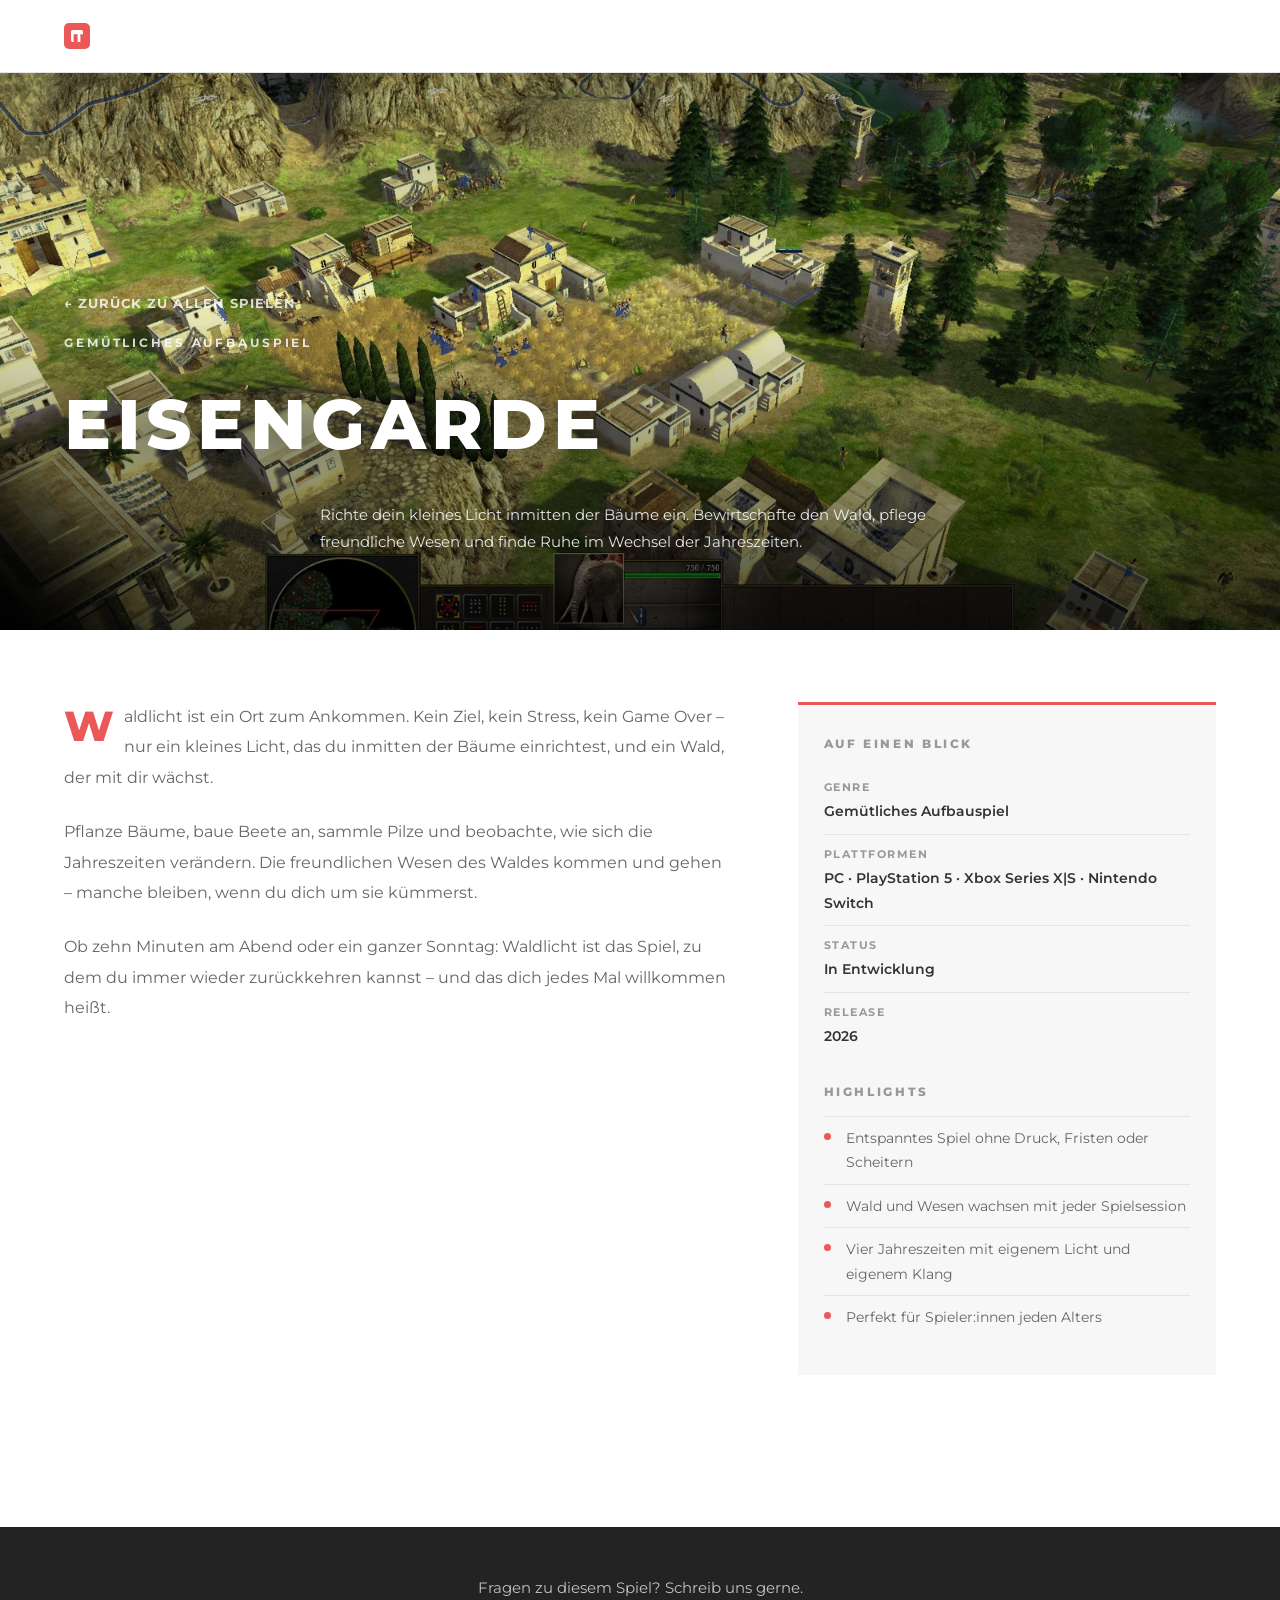
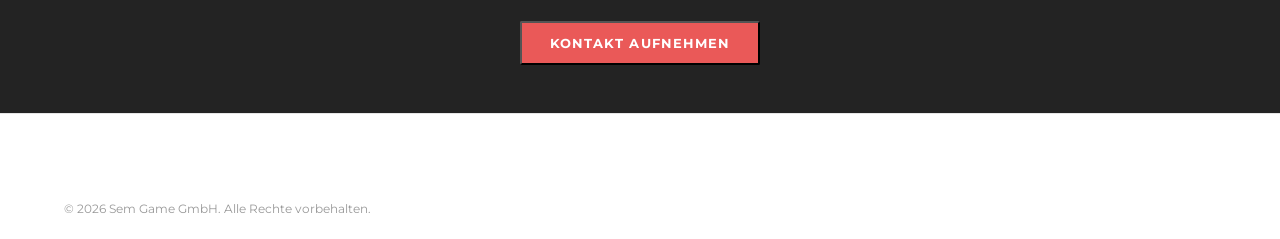
==== games/eisengarde.html @ 0ec70684 "Add game detail pages, contact modal, remove dead links" ====
<!DOCTYPE html>
<html lang="de">
<head>
<meta charset="UTF-8">
<meta name="viewport" content="width=device-width, initial-scale=1.0">
<title>EISENGARDE – Sem Game GmbH</title>
<meta name="description" content="In einem zerrissenen Königreich führt nur die Eiserne Garde durch die Finsternis. Stelle dein Regiment zusammen und entscheide über das Schicksal der Krone.">
<link rel="icon" href="data:image/svg+xml,%3Csvg xmlns='http://www.w3.org/2000/svg' viewBox='0 0 32 32'%3E%3Crect width='32' height='32' rx='6' fill='%23ea5958'/%3E%3Cpath d='M9 11h14v3.2l-2.6 6.8h-3.4l-1.5-4.4-1.5 4.4h-3.4L9 14.2V11zm4.6 2v1.4h4.8V13h-4.8z' fill='%23fff'/%3E%3C/svg%3E">
<link rel="preconnect" href="https://fonts.googleapis.com">
<link rel="preconnect" href="https://fonts.gstatic.com" crossorigin>
<link href="https://fonts.googleapis.com/css2?family=Montserrat:wght@400;500;600;700;800&display=swap" rel="stylesheet">
<link rel="stylesheet" href="../assets/css/style.css?v=9">
<style>
  .site-header { background: #fff; box-shadow: 0 1px 0 var(--line), 0 6px 24px rgba(0,0,0,.06); }
  .detail-hero { position: relative; min-height: 62vh; display: flex; align-items: flex-end; overflow: hidden; background: #111; margin-top: var(--header-h); }
  .detail-hero img { position: absolute; inset: 0; width: 100%; height: 100%; object-fit: cover; }
  .detail-hero-overlay { position: absolute; inset: 0; background: linear-gradient(180deg, rgba(0,0,0,.3) 0%, rgba(0,0,0,.05) 40%, rgba(0,0,0,.72) 100%); }
  .detail-hero-body { position: relative; z-index: 2; width: 100%; padding: 64px 24px 56px; color: #fff; }
  .detail-back { display: inline-flex; align-items: center; gap: 8px; font-size: 13px; font-weight: 700; letter-spacing: .08em; text-transform: uppercase; color: rgba(255,255,255,.8); margin-bottom: 18px; transition: color .2s var(--ease); }
  .detail-back:hover { color: #fff; }
  .detail-hero .game-tag { color: rgba(255,255,255,.82); margin-bottom: 10px; }
  .detail-title { font-size: clamp(2.4rem, 6vw, 4.4rem); font-weight: 800; letter-spacing: .08em; text-transform: uppercase; margin-bottom: 14px; text-shadow: 0 4px 32px rgba(0,0,0,.5); }
  .detail-hero .game-desc { max-width: 640px; font-size: 15px; line-height: 1.85; color: rgba(255,255,255,.88); margin-bottom: 18px; }
  .detail-body { padding: 72px 0 96px; }
  .detail-grid { display: grid; grid-template-columns: 1.6fr 1fr; gap: 64px; align-items: start; }
  .detail-long p { font-size: 16px; line-height: 1.9; color: var(--ink-2); margin-bottom: 24px; }
  .detail-long p:first-child::first-letter { font-size: 2.6em; font-weight: 800; line-height: 1; float: left; margin: 4px 10px 0 0; color: var(--brand); }
  .detail-panel { background: var(--bg-soft); border-top: 3px solid var(--brand); padding: 28px 26px; position: sticky; top: 96px; }
  .detail-panel h3 { font-size: 12px; font-weight: 800; letter-spacing: .22em; text-transform: uppercase; color: var(--ink-3); margin-bottom: 14px; }
  .detail-panel .row { padding: 10px 0; border-top: 1px solid var(--line); font-size: 14px; }
  .detail-panel .row:first-of-type { border-top: none; }
  .detail-panel .k { display: block; font-size: 11px; font-weight: 700; letter-spacing: .14em; text-transform: uppercase; color: var(--ink-3); margin-bottom: 2px; }
  .detail-panel .v { font-weight: 600; color: var(--ink); }
  .detail-panel ul { list-style: none; margin: 0 0 8px; padding: 0; }
  .detail-panel li { position: relative; padding: 9px 0 9px 22px; font-size: 14px; color: var(--ink-2); border-top: 1px solid var(--line); }
  .detail-panel li::before { content: ""; position: absolute; left: 0; top: 16px; width: 7px; height: 7px; border-radius: 50%; background: var(--brand); }
  .detail-cta { margin-top: 56px; padding: 48px 0; background: var(--dark); color: #fff; text-align: center; }
  .detail-cta p { color: rgba(255,255,255,.72); margin-bottom: 20px; }
  @media (max-width: 860px) {
    .detail-grid { grid-template-columns: 1fr; gap: 40px; }
    .detail-panel { position: static; }
    .detail-hero { min-height: 54vh; }
  }
</style>
</head>
<body>

<header class="site-header">
  <div class="container header-inner">
    <a href="../index.html" class="logo" aria-label="Sem Game – Home">
      <span class="logo-mark" aria-hidden="true"></span>
      <span class="logo-text">SEM&nbsp;GAME</span>
    </a>
    <nav class="main-nav" aria-label="Hauptnavigation">
      <a href="../index.html#top">Start</a>
      <a href="../index.html#games">Spiele</a>
      <a href="../index.html#about">Über&nbsp;uns</a>
      <a href="../index.html#careers">Karriere</a>
    </nav>
    <div class="header-right">
      <div class="lang-switch" role="group" aria-label="Sprache / Language">
        <button type="button" class="lang-btn is-active" data-lang-btn="de" aria-pressed="true">DE</button>
        <span class="lang-sep" aria-hidden="true">|</span>
        <button type="button" class="lang-btn" data-lang-btn="en" aria-pressed="false">EN</button>
      </div>
    </div>
  </div>
</header>

<main>
  <section class="detail-hero">
    <img src="../assets/img/game-eisengarde.jpg" alt="EISENGARDE">
    <div class="detail-hero-overlay"></div>
    <div class="container detail-hero-body">
      <a href="../index.html#games" class="detail-back" data-i18n="detail.back">&larr; Zurück zu allen Spielen</a>
      <p class="game-tag" data-i18n="g.tag">Taktisches Rollenspiel</p>
      <h1 class="detail-title">EISENGARDE</h1>
      <p class="game-desc" data-i18n="g.desc">In einem zerrissenen Königreich führt nur die Eiserne Garde durch die Finsternis. Stelle dein Regiment zusammen und entscheide über das Schicksal der Krone.</p>
    </div>
  </section>

  <div class="detail-body">
    <div class="container detail-grid">
      <div class="detail-long" data-i18n-group="long">
        <p data-i18n="g.long1">Das Königreich ist zerbrochen, die Krone ohne Erbe, und die Lande zerfressen von Krieg und Verrat. In dieser Finsternis bleibt nur eine Hoffnung: die Eiserne Garde – und ihre neue Kommandantin. Du.</p>
        <p data-i18n="g.long2">Eisengarde ist ein taktisches Rollenspiel, in dem jede Entscheidung auf dem Schlachtfeld und jede Allianz am Hofe zählt. Stelle dein Regiment aus Söldnern, Adeligen und Geächteten zusammen, und führe sie in rundenbasierten Schlachten zum Sieg – oder in den Untergang.</p>
        <p data-i18n="g.long3">Deine Entscheidungen formen das Schicksal der Krone: Wem dienst du, wen verrätst du, und welcher Thronfolger wird am Ende regieren? Es gibt keinen richtigen Weg – nur deinen.</p>
      </div>
      <aside class="detail-panel">
        <h3 data-i18n="detail.facts">Auf einen Blick</h3>
        <div class="row"><span class="k" data-i18n="detail.genre">Genre</span><span class="v" data-i18n="g.tag">Taktisches Rollenspiel</span></div>
        <div class="row"><span class="k" data-i18n="detail.platforms">Plattformen</span><span class="v">PC · PlayStation 5 · Xbox Series X|S · Nintendo Switch</span></div>
        <div class="row"><span class="k" data-i18n="detail.status">Status</span><span class="v" data-i18n="g.status">In Entwicklung</span></div>
        <div class="row"><span class="k" data-i18n="detail.release">Release</span><span class="v">2026</span></div>
        <h3 style="margin-top:22px" data-i18n="detail.features">Highlights</h3>
        <ul>
          <li data-i18n="g.f1">Rundenbasierte taktische Schlachten mit tiefem Einheiten-System</li>
          <li data-i18n="g.f2">Verzweigte Kampagne mit mehreren Enden</li>
          <li data-i18n="g.f3">Charaktere, die dich lieben, hassen oder verraten</li>
          <li data-i18n="g.f4">Entwickelt mit Feedback aus der Community</li>
        </ul>
      </aside>
    </div>
  </div>

  <div class="detail-cta">
    <div class="container">
      <p data-i18n="detail.ctaText">Fragen zu diesem Spiel? Schreib uns gerne.</p>
      <button type="button" class="btn btn-primary" data-contact data-i18n="detail.ctaBtn">Kontakt aufnehmen</button>
    </div>
  </div>
</main>

<footer class="site-footer">
  <div class="container footer-bottom" style="border-top:none">
    <p>&copy; 2026 Sem Game GmbH. <span data-i18n="footer.rights">Alle Rechte vorbehalten.</span></p>
  </div>
</footer>

<script src="../assets/js/main.js?v=7"></script>
</body>
</html>
---- assets/css/style.css ----
/* ============================================================
   Sem Game GmbH – semgame.games
   Palette nach Referenz (papegames.cn): weiss, #333/#666/#999,
   Korallenrot #ea5958, Hellblaugrau #e4e6f3, Linie #e5e5e5
   Typo: Montserrat (400/500/600/700/800)
   ============================================================ */

:root {
  --bg: #ffffff;
  --ink: #333333;
  --ink-2: #666666;
  --ink-3: #999999;
  --brand: #ea5958;
  --brand-deep: #d14b4a;
  --brand-soft: #fdeceb;
  --mist: #e4e6f3;
  --line: #e5e5e5;
  --bg-soft: #f7f7f7;
  --dark: #232323;
  --white: #ffffff;
  --header-h: 72px;
  --container: 1200px;
  --ease: cubic-bezier(.22, .61, .36, 1);
}

* { margin: 0; padding: 0; box-sizing: border-box; }

html { scroll-behavior: smooth; }

body {
  font-family: "Montserrat", system-ui, -apple-system, "Segoe UI", Roboto, Arial, sans-serif;
  font-size: 15px;
  line-height: 1.75;
  color: var(--ink);
  background: var(--bg);
  -webkit-font-smoothing: antialiased;
}

img { display: block; max-width: 100%; }
a { color: inherit; text-decoration: none; }
button { font-family: inherit; cursor: pointer; }

.container { max-width: var(--container); margin: 0 auto; padding: 0 24px; }

::selection { background: var(--brand); color: #fff; }

:focus-visible { outline: 2px solid var(--brand); outline-offset: 3px; }

/* ---------- Buttons ---------- */
.btn {
  display: inline-block;
  padding: 12px 28px;
  font-size: 13px;
  font-weight: 700;
  letter-spacing: .08em;
  text-transform: uppercase;
  border-radius: 2px;
  transition: background .25s var(--ease), color .25s var(--ease), border-color .25s var(--ease), transform .25s var(--ease);
}
.btn-primary { background: var(--brand); color: #fff; }
.btn-primary:hover { background: var(--brand-deep); transform: translateY(-2px); }
.btn-ghost {
  background: transparent; color: #fff;
  border: 1px solid rgba(255, 255, 255, .55);
}
.btn-ghost:hover { border-color: #fff; background: rgba(255, 255, 255, .12); }

/* ---------- Header ---------- */
.site-header {
  position: fixed; top: 0; left: 0; right: 0; z-index: 100;
  height: var(--header-h);
  transition: background .3s var(--ease), box-shadow .3s var(--ease);
}
.site-header.scrolled {
  background: #fff;
  box-shadow: 0 1px 0 var(--line), 0 6px 24px rgba(0, 0, 0, .06);
}
.header-inner {
  height: var(--header-h);
  display: flex; align-items: center; justify-content: space-between; gap: 24px;
}

.logo { display: flex; align-items: center; gap: 10px; }
.logo-mark {
  width: 26px; height: 26px; border-radius: 5px;
  background: var(--brand);
  position: relative;
  transition: transform .3s var(--ease);
}
.logo-mark::after {
  content: ""; position: absolute; inset: 7px;
  background: #fff; border-radius: 2px;
  clip-path: polygon(0 0, 100% 0, 100% 35%, 78% 35%, 78% 100%, 55% 100%, 55% 35%, 22% 35%, 22% 100%, 0 100%, 0 35%);
}
.logo:hover .logo-mark { transform: rotate(-8deg); }
.logo-text {
  font-size: 17px; font-weight: 800; letter-spacing: .14em; color: var(--ink);
  transition: color .3s var(--ease);
}
.site-header:not(.scrolled) .logo-text { color: #fff; }

.main-nav { display: flex; gap: 32px; }
.main-nav a {
  position: relative;
  font-size: 14px; font-weight: 600; letter-spacing: .04em;
  color: var(--ink); padding: 6px 0;
  transition: color .25s var(--ease);
}
.main-nav a::after {
  content: ""; position: absolute; left: 0; right: 100%; bottom: 0;
  height: 2px; background: var(--brand);
  transition: right .25s var(--ease);
}
.main-nav a:hover::after { right: 0; }
.main-nav a:hover { color: var(--brand); }
.site-header:not(.scrolled) .main-nav a { color: #fff; }
.site-header:not(.scrolled) .main-nav a:hover { color: #fff; }
.site-header:not(.scrolled) .main-nav a::after { background: #fff; }

.header-right { display: flex; align-items: center; gap: 18px; }

.lang-switch { display: flex; align-items: center; gap: 6px; }
.lang-btn {
  background: none; border: none; padding: 4px 6px;
  font-size: 13px; font-weight: 700; letter-spacing: .06em;
  color: var(--ink-3); transition: color .2s var(--ease);
}
.lang-btn:hover { color: var(--brand); }
.lang-btn.is-active { color: var(--brand); }
.site-header:not(.scrolled) .lang-btn { color: rgba(255, 255, 255, .7); }
.site-header:not(.scrolled) .lang-btn:hover { color: #fff; }
.site-header:not(.scrolled) .lang-btn.is-active { color: #fff; }
.lang-sep { color: var(--ink-3); font-size: 12px; }
.site-header:not(.scrolled) .lang-sep { color: rgba(255, 255, 255, .5); }

.nav-toggle {
  display: none; flex-direction: column; gap: 5px;
  background: none; border: none; padding: 8px;
}
.nav-toggle span {
  width: 24px; height: 2px; background: var(--ink);
  transition: transform .3s var(--ease), opacity .3s var(--ease);
}
.site-header:not(.scrolled) .nav-toggle span { background: #fff; }
.nav-toggle[aria-expanded="true"] span:nth-child(1) { transform: translateY(7px) rotate(45deg); }
.nav-toggle[aria-expanded="true"] span:nth-child(2) { opacity: 0; }
.nav-toggle[aria-expanded="true"] span:nth-child(3) { transform: translateY(-7px) rotate(-45deg); }

/* ---------- Hero ---------- */
.hero {
  position: relative;
  height: 100vh; min-height: 620px;
  overflow: hidden;
  background: #111;
}
.hero-slides, .hero-slide { position: absolute; inset: 0; }
.hero-slide {
  opacity: 0;
  transition: opacity 1.1s var(--ease);
  pointer-events: none;
}
.hero-slide.is-active { opacity: 1; pointer-events: auto; z-index: 1; }
.hero-slide img {
  width: 100%; height: 100%; object-fit: cover;
  transform: scale(1.06);
  transition: transform 7s linear;
}
.hero-slide.is-active img { transform: scale(1); }
.hero-overlay {
  position: absolute; inset: 0;
  background: linear-gradient(180deg, rgba(0, 0, 0, .28) 0%, rgba(0, 0, 0, .08) 40%, rgba(0, 0, 0, .62) 100%);
}
.hero-content {
  position: relative; z-index: 2;
  height: 100%;
  display: flex; flex-direction: column; justify-content: flex-end; align-items: flex-start;
  padding-bottom: 96px;
  color: #fff;
}
.hero-eyebrow {
  font-size: 12px; font-weight: 700; letter-spacing: .28em; text-transform: uppercase;
  color: var(--brand);
  margin-bottom: 14px;
}
.hero-kicker {
  font-size: 13px; font-weight: 700; letter-spacing: .22em; text-transform: uppercase;
  color: rgba(255, 255, 255, .85);
  margin-bottom: 12px;
}
.hero-title {
  font-size: clamp(2.6rem, 7vw, 4.8rem);
  font-weight: 800; letter-spacing: .08em; line-height: 1.05;
  text-transform: uppercase;
  margin-bottom: 16px;
}
.hero-title-center {
  font-size: clamp(3.2rem, 9vw, 6rem);
  text-align: center;
  margin-bottom: 12px;
  text-shadow: 0 4px 32px rgba(0,0,0,.5), 0 2px 8px rgba(0,0,0,.4);
}
.hero-center {
  position: absolute;
  left: 0; right: 0; top: 38%;
  z-index: 3;
  transform: translateY(-50%);
  display: flex; flex-direction: column; align-items: center;
  padding: 0 24px;
  text-align: center;
  pointer-events: none;
  color: #fff;
}
.hero-center > * { pointer-events: auto; }
.hero-emblem {
  width: 48px; height: 48px; border-radius: 50%;
  display: flex; align-items: center; justify-content: center;
  color: #fff;
  background: var(--brand);
  border: 1px solid rgba(255, 255, 255, .7);
  box-shadow: 0 6px 24px rgba(0, 0, 0, .35);
  margin-bottom: 18px;
}
.hero-tagline {
  font-size: clamp(15px, 2vw, 19px);
  font-weight: 500;
  color: rgba(255, 255, 255, .92);
  letter-spacing: .04em;
  text-shadow: 0 2px 14px rgba(0,0,0,.55);
  margin-bottom: 22px;
  max-width: 620px;
}
.hero-status {
  font-size: 11px; font-weight: 800; letter-spacing: .22em;
  text-transform: uppercase;
  padding: 7px 18px; border-radius: 999px;
  color: #fff;
  border: 1px solid rgba(255,255,255,.4);
}
.hero-status-live { background: var(--brand); border-color: var(--brand); }
.hero-status-beta { background: rgba(47, 133, 90, .9); border-color: rgba(255,255,255,.45); }
.hero-status-dev { background: rgba(0, 0, 0, .45); border-color: rgba(255,255,255,.45); }
.hero-desc {
  max-width: 600px;
  font-size: 15px; line-height: 1.8; color: rgba(255, 255, 255, .88);
  margin-bottom: 14px;
}
.hero-platform {
  font-size: 13px; font-weight: 600; letter-spacing: .06em;
  color: rgba(255, 255, 255, .72);
  margin-bottom: 26px;
}
.hero-actions { display: flex; flex-wrap: wrap; gap: 14px; }

/* Entry animation: enhancement only — text is visible by default
   (opacity never starts at 0 outside the animation), so browsers with
   animations disabled/extensions blocking them still show all text. */
@keyframes heroUp {
  from { opacity: 0; transform: translateY(18px); }
  to   { opacity: 1; transform: none; }
}
@keyframes heroCenterUp {
  from { opacity: 0; transform: translateY(calc(-50% + 22px)); }
  to   { opacity: 1; transform: translateY(-50%); }
}
.hero-slide.is-active .hero-center   { animation: heroCenterUp .9s var(--ease) .05s both; }
.hero-slide.is-active .hero-eyebrow  { animation: heroUp .8s var(--ease) .18s both; }
.hero-slide.is-active .hero-kicker   { animation: heroUp .8s var(--ease) .28s both; }
.hero-slide.is-active .hero-desc     { animation: heroUp .8s var(--ease) .4s both; }
.hero-slide.is-active .hero-platform { animation: heroUp .8s var(--ease) .52s both; }
.hero-slide.is-active .hero-actions  { animation: heroUp .8s var(--ease) .64s both; }

.hero-arrow {
  position: absolute; top: 50%; transform: translateY(-50%);
  z-index: 5;
  width: 52px; height: 52px; border-radius: 50%;
  display: flex; align-items: center; justify-content: center;
  background: rgba(0, 0, 0, .32); border: 1px solid rgba(255, 255, 255, .35);
  color: #fff;
  transition: background .25s var(--ease), border-color .25s var(--ease);
}
.hero-arrow:hover { background: var(--brand); border-color: var(--brand); }
.hero-prev { left: 28px; }
.hero-next { right: 28px; }

.hero-dots {
  position: absolute; bottom: 34px; left: 50%; transform: translateX(-50%);
  z-index: 5;
  display: flex; gap: 10px;
}
.hero-dots button {
  width: 26px; height: 4px; border: none; padding: 0;
  background: rgba(255, 255, 255, .4);
  border-radius: 2px;
  transition: background .3s var(--ease);
}
.hero-dots button.is-active { background: var(--brand); }
.hero-counter {
  position: absolute; bottom: 30px; right: 28px; z-index: 5;
  font-size: 12px; font-weight: 700; letter-spacing: .24em;
  color: rgba(255, 255, 255, .7);
  font-variant-numeric: tabular-nums;
}

/* ---------- Platform strip ---------- */
.platform-strip {
  background: var(--dark);
  border-bottom: 1px solid rgba(255, 255, 255, .08);
}
.platform-strip-inner {
  display: flex; align-items: center; justify-content: center;
  gap: 36px;
  padding: 18px 24px;
  flex-wrap: wrap;
}
.platform-strip span {
  font-size: 11px; font-weight: 700; letter-spacing: .28em;
  color: rgba(255, 255, 255, .65);
}
.platform-strip i {
  width: 4px; height: 4px; border-radius: 50%;
  background: var(--brand);
  display: inline-block;
}

/* ---------- Section titles ---------- */
.section-title {
  text-align: center;
  font-size: clamp(1.7rem, 3.4vw, 2.4rem);
  font-weight: 800; letter-spacing: .04em;
  color: var(--ink);
  padding: 88px 24px 56px;
}
.section-title-left {
  text-align: left;
  padding: 8px 0 44px;
  font-size: clamp(1.6rem, 3.2vw, 2.3rem);
}
.eyebrow {
  font-size: 12px; font-weight: 700; letter-spacing: .26em; text-transform: uppercase;
  color: var(--brand);
  margin-bottom: 14px;
}

/* ---------- Games ---------- */
.game {
  position: relative;
  min-height: 74vh;
  display: flex; align-items: flex-end;
  overflow: hidden;
}
.game img {
  position: absolute; inset: 0;
  width: 100%; height: 100%; object-fit: cover;
  transition: transform 1.2s var(--ease);
}
.game:hover img { transform: scale(1.03); }
.game-overlay {
  position: absolute; inset: 0;
  background: linear-gradient(180deg, rgba(0, 0, 0, .18) 0%, rgba(0, 0, 0, .05) 45%, rgba(0, 0, 0, .72) 100%);
}
.game-body {
  position: relative; z-index: 2;
  width: 100%;
  padding: 64px 24px 72px;
  color: #fff;
  text-align: center;
}
.game-tag {
  font-size: 12px; font-weight: 700; letter-spacing: .24em; text-transform: uppercase;
  color: rgba(255, 255, 255, .78);
  margin-bottom: 10px;
}
.game-name {
  font-size: clamp(1.7rem, 3.6vw, 2.6rem);
  font-weight: 800; letter-spacing: .1em; text-transform: uppercase;
  margin-bottom: 14px;
}
.game-desc {
  max-width: 640px; margin: 0 auto 18px;
  font-size: 14px; line-height: 1.85; color: rgba(255, 255, 255, .85);
}
.game-meta {
  display: flex; flex-wrap: wrap; justify-content: center; align-items: center; gap: 8px 18px;
  margin-bottom: 26px;
  font-size: 13px;
}
.game-platform { color: rgba(255, 255, 255, .75); font-weight: 500; }
.game-status {
  color: #fff; font-weight: 700; font-size: 12px;
  padding: 4px 12px; border: 1px solid rgba(255, 255, 255, .5); border-radius: 999px;
  letter-spacing: .06em; text-transform: uppercase;
}
.game-link { display: inline-block; margin-top: 6px; }

/* ---------- Contact modal ---------- */
.contact-modal {
  position: fixed; inset: 0; z-index: 200;
  display: flex; align-items: center; justify-content: center;
  padding: 24px;
  background: rgba(0, 0, 0, .55);
  opacity: 0; pointer-events: none;
  transition: opacity .25s var(--ease);
}
.contact-modal.is-open { opacity: 1; pointer-events: auto; }
.contact-modal-box {
  position: relative;
  width: 100%; max-width: 460px;
  background: #fff; padding: 36px 32px 30px;
  box-shadow: 0 32px 80px rgba(0, 0, 0, .3);
  transform: translateY(14px);
  transition: transform .25s var(--ease);
}
.contact-modal.is-open .contact-modal-box { transform: none; }
.contact-modal-x {
  position: absolute; top: 10px; right: 12px;
  background: none; border: none;
  font-size: 26px; line-height: 1; color: var(--ink-3);
  padding: 6px 10px;
  transition: color .2s var(--ease);
}
.contact-modal-x:hover { color: var(--brand); }
.contact-modal-title { font-size: 20px; font-weight: 800; letter-spacing: .02em; margin-bottom: 10px; color: var(--ink); }
.contact-modal-text { font-size: 14px; line-height: 1.7; color: var(--ink-2); margin-bottom: 20px; }
.contact-modal-mail {
  background: var(--bg-soft);
  padding: 14px 16px; margin-bottom: 22px;
  border-left: 3px solid var(--brand);
}
.contact-modal-addr { font-size: 15px; font-weight: 700; color: var(--brand); word-break: break-all; }
.contact-modal-actions { display: flex; gap: 12px; flex-wrap: wrap; }
.contact-modal-closebtn {
  background: transparent; color: var(--ink-2);
  border: 1px solid var(--line);
}
.contact-modal-closebtn:hover { border-color: var(--ink-3); color: var(--ink); }

/* ---------- About / Vision ---------- */
.about { padding: 96px 0 60px; }
.vision-list { max-width: 860px; }
.vision-item {
  display: grid; grid-template-columns: 84px 1fr; gap: 28px;
  padding: 26px 0;
  border-top: 1px solid var(--line);
}
.vision-item:last-child { border-bottom: 1px solid var(--line); }
.vision-num {
  font-size: 15px; font-weight: 800; letter-spacing: .1em;
  color: var(--brand);
  padding-top: 6px;
}
.vision-copy h3 { font-size: 17px; font-weight: 700; margin-bottom: 6px; color: var(--ink); }
.vision-copy p { font-size: 14px; color: var(--ink-2); max-width: 620px; }


/* ---------- Careers ---------- */
.careers { background: var(--dark); color: #fff; padding: 88px 0; }
.careers-inner {
  display: flex; align-items: center; justify-content: space-between; gap: 40px;
  flex-wrap: wrap;
}
.careers-title { font-size: clamp(1.5rem, 2.8vw, 2rem); font-weight: 800; margin-bottom: 12px; }
.careers-text { color: rgba(255, 255, 255, .72); max-width: 520px; }
.careers .eyebrow { color: var(--brand); }

/* ---------- Footer ---------- */
.site-footer { border-top: 1px solid var(--line); background: #fff; padding: 64px 0 0; }
.footer-inner {
  display: grid; grid-template-columns: 1.4fr 1fr 1fr; gap: 48px;
  padding-bottom: 48px;
}
.footer-logo { font-size: 18px; font-weight: 800; letter-spacing: .14em; color: var(--ink); margin-bottom: 8px; }
.footer-slogan { font-size: 13px; color: var(--ink-3); }
.footer-contact h4, .footer-links h4 { font-size: 12px; font-weight: 700; letter-spacing: .2em; text-transform: uppercase; color: var(--ink-3); margin-bottom: 14px; }
.footer-mail { font-size: 14px; font-weight: 600; color: var(--brand); }
.footer-mail:hover { text-decoration: underline; }
.footer-links { display: flex; flex-direction: column; gap: 10px; }
.footer-links a { font-size: 14px; color: var(--ink-2); transition: color .2s var(--ease); }
.footer-links a:hover { color: var(--brand); }
.footer-bottom {
  border-top: 1px solid var(--line);
  padding: 20px 24px;
  font-size: 12px; color: var(--ink-3);
}

/* ---------- Reveal ---------- */
/* Content visible by default; scroll-in is a translate enhancement only,
   never opacity-based, so blocked animations can't hide sections. */
.reveal { transform: translateY(26px); transition: transform .8s var(--ease); }
.reveal.is-visible { transform: none; }

/* ---------- Responsive ---------- */
@media (max-width: 960px) {
}

@media (max-width: 820px) {
  .nav-toggle { display: flex; }
  .main-nav {
    position: fixed; top: var(--header-h); left: 0; right: 0;
    flex-direction: column; gap: 0;
    background: #fff;
    border-bottom: 1px solid var(--line);
    box-shadow: 0 24px 48px rgba(0, 0, 0, .1);
    transform: translateY(-16px); opacity: 0; pointer-events: none;
    transition: opacity .3s var(--ease), transform .3s var(--ease);
  }
  .main-nav.is-open { transform: none; opacity: 1; pointer-events: auto; }
  .main-nav a {
    padding: 16px 24px;
    font-size: 15px;
    border-bottom: 1px solid #f0f0f0;
    color: var(--ink) !important;
  }
  .main-nav a::after { display: none; }
  .main-nav a:hover { background: var(--bg-soft); color: var(--brand) !important; }
  .header-right { gap: 12px; }
  .hero-arrow { display: none; }
  .hero-center { top: 34%; }
  .hero-emblem { width: 40px; height: 40px; margin-bottom: 14px; }
  .hero-tagline { font-size: 14px; margin-bottom: 16px; }
  .hero-content { padding-bottom: 72px; }
  .hero-dots { bottom: 26px; }
  .footer-inner { grid-template-columns: 1fr; gap: 32px; }
}

@media (prefers-reduced-motion: reduce) {
  html { scroll-behavior: auto; }
  *, *::before, *::after {
    animation-duration: .01ms !important;
    animation-iteration-count: 1 !important;
    transition-duration: .01ms !important;
  }
  .reveal { opacity: 1; transform: none; }
  .hero-slide img { transform: none; }
}
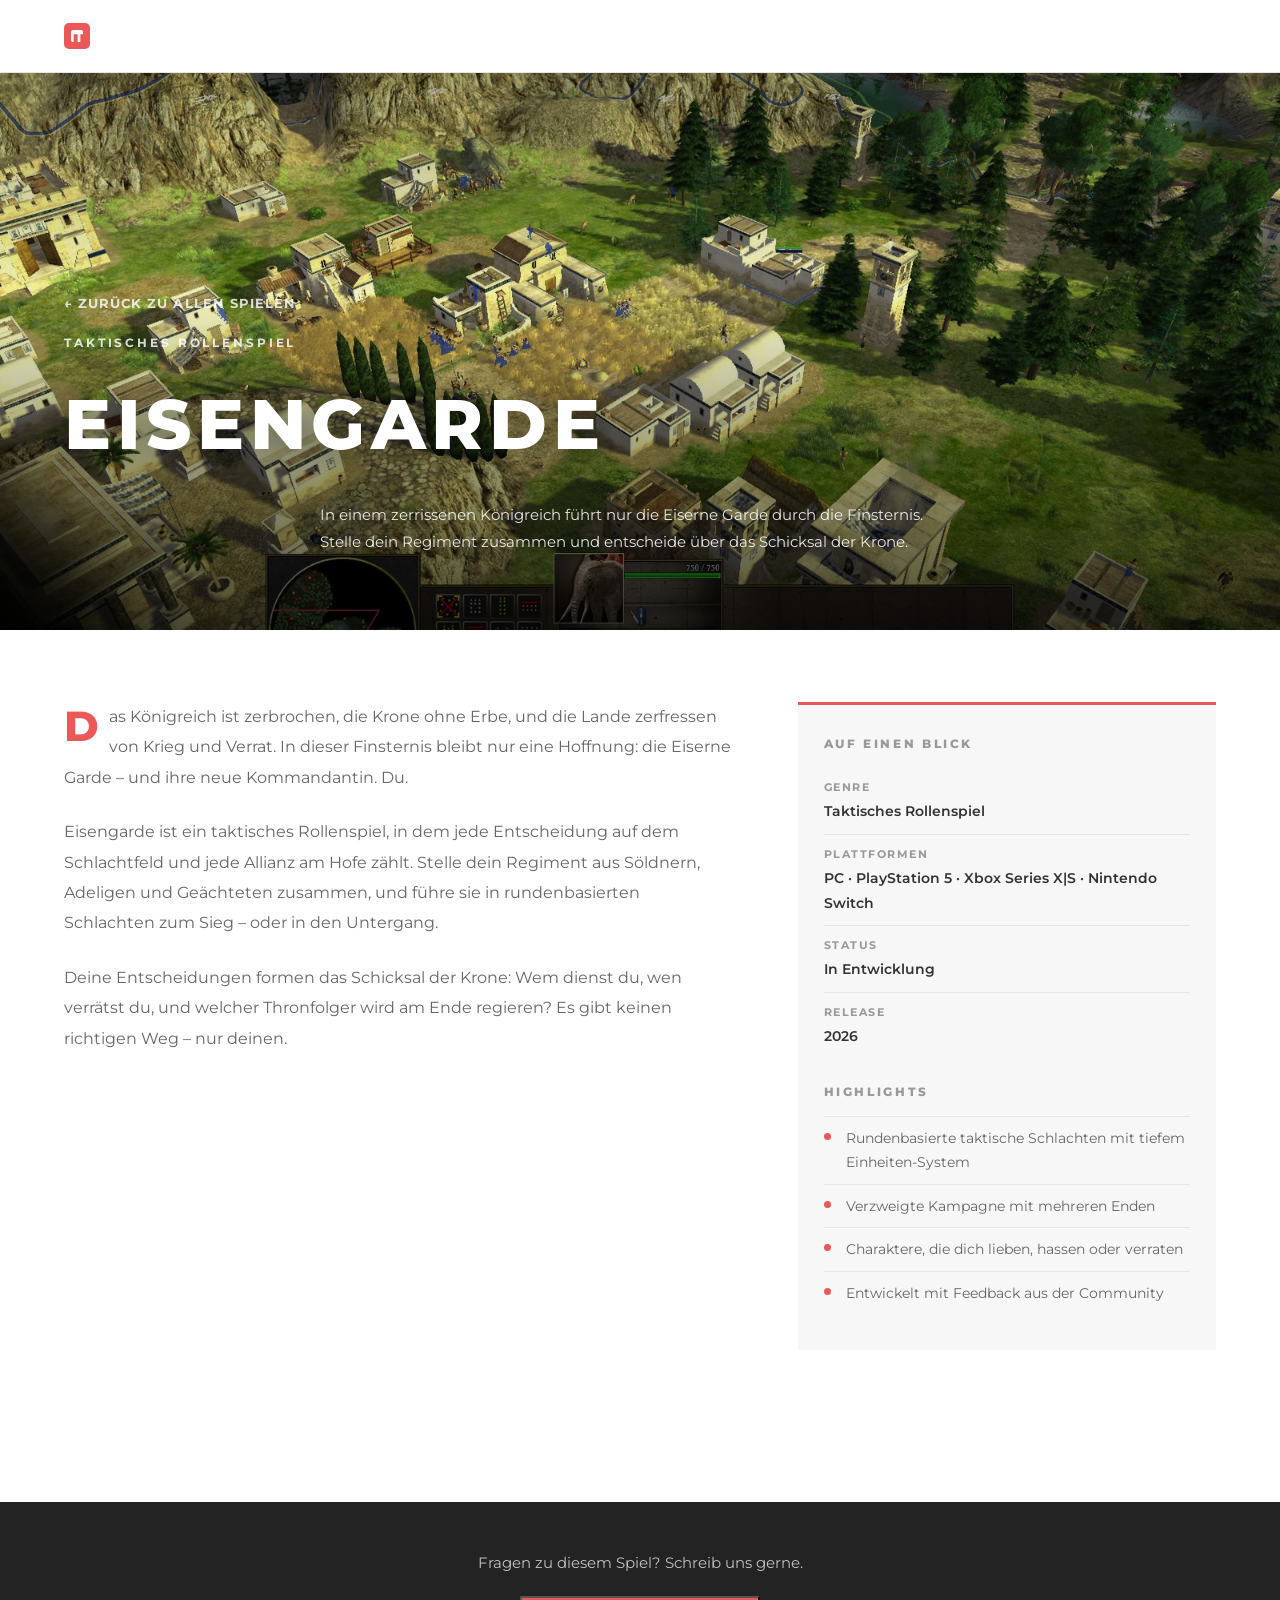
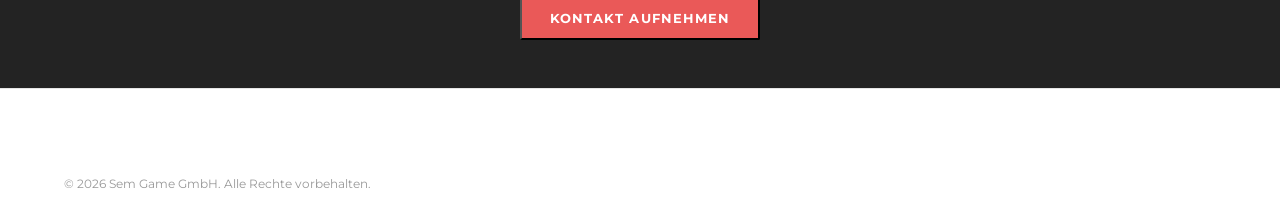
==== commit cef0645b: "Fix: namespace detail-page i18n keys per game (was: all pages overwritten by last game)" ====
--- a/games/eisengarde.html
+++ b/games/eisengarde.html
@@ -73,31 +73,31 @@
     <div class="detail-hero-overlay"></div>
     <div class="container detail-hero-body">
       <a href="../index.html#games" class="detail-back" data-i18n="detail.back">&larr; Zurück zu allen Spielen</a>
-      <p class="game-tag" data-i18n="g.tag">Taktisches Rollenspiel</p>
+      <p class="game-tag" data-i18n="eg.g.tag">Taktisches Rollenspiel</p>
       <h1 class="detail-title">EISENGARDE</h1>
-      <p class="game-desc" data-i18n="g.desc">In einem zerrissenen Königreich führt nur die Eiserne Garde durch die Finsternis. Stelle dein Regiment zusammen und entscheide über das Schicksal der Krone.</p>
+      <p class="game-desc" data-i18n="eg.g.desc">In einem zerrissenen Königreich führt nur die Eiserne Garde durch die Finsternis. Stelle dein Regiment zusammen und entscheide über das Schicksal der Krone.</p>
     </div>
   </section>
 
   <div class="detail-body">
     <div class="container detail-grid">
       <div class="detail-long" data-i18n-group="long">
-        <p data-i18n="g.long1">Das Königreich ist zerbrochen, die Krone ohne Erbe, und die Lande zerfressen von Krieg und Verrat. In dieser Finsternis bleibt nur eine Hoffnung: die Eiserne Garde – und ihre neue Kommandantin. Du.</p>
-        <p data-i18n="g.long2">Eisengarde ist ein taktisches Rollenspiel, in dem jede Entscheidung auf dem Schlachtfeld und jede Allianz am Hofe zählt. Stelle dein Regiment aus Söldnern, Adeligen und Geächteten zusammen, und führe sie in rundenbasierten Schlachten zum Sieg – oder in den Untergang.</p>
-        <p data-i18n="g.long3">Deine Entscheidungen formen das Schicksal der Krone: Wem dienst du, wen verrätst du, und welcher Thronfolger wird am Ende regieren? Es gibt keinen richtigen Weg – nur deinen.</p>
+        <p data-i18n="eg.g.long1">Das Königreich ist zerbrochen, die Krone ohne Erbe, und die Lande zerfressen von Krieg und Verrat. In dieser Finsternis bleibt nur eine Hoffnung: die Eiserne Garde – und ihre neue Kommandantin. Du.</p>
+        <p data-i18n="eg.g.long2">Eisengarde ist ein taktisches Rollenspiel, in dem jede Entscheidung auf dem Schlachtfeld und jede Allianz am Hofe zählt. Stelle dein Regiment aus Söldnern, Adeligen und Geächteten zusammen, und führe sie in rundenbasierten Schlachten zum Sieg – oder in den Untergang.</p>
+        <p data-i18n="eg.g.long3">Deine Entscheidungen formen das Schicksal der Krone: Wem dienst du, wen verrätst du, und welcher Thronfolger wird am Ende regieren? Es gibt keinen richtigen Weg – nur deinen.</p>
       </div>
       <aside class="detail-panel">
         <h3 data-i18n="detail.facts">Auf einen Blick</h3>
-        <div class="row"><span class="k" data-i18n="detail.genre">Genre</span><span class="v" data-i18n="g.tag">Taktisches Rollenspiel</span></div>
+        <div class="row"><span class="k" data-i18n="detail.genre">Genre</span><span class="v" data-i18n="eg.g.tag">Taktisches Rollenspiel</span></div>
         <div class="row"><span class="k" data-i18n="detail.platforms">Plattformen</span><span class="v">PC · PlayStation 5 · Xbox Series X|S · Nintendo Switch</span></div>
-        <div class="row"><span class="k" data-i18n="detail.status">Status</span><span class="v" data-i18n="g.status">In Entwicklung</span></div>
+        <div class="row"><span class="k" data-i18n="detail.status">Status</span><span class="v" data-i18n="eg.g.status">In Entwicklung</span></div>
         <div class="row"><span class="k" data-i18n="detail.release">Release</span><span class="v">2026</span></div>
         <h3 style="margin-top:22px" data-i18n="detail.features">Highlights</h3>
         <ul>
-          <li data-i18n="g.f1">Rundenbasierte taktische Schlachten mit tiefem Einheiten-System</li>
-          <li data-i18n="g.f2">Verzweigte Kampagne mit mehreren Enden</li>
-          <li data-i18n="g.f3">Charaktere, die dich lieben, hassen oder verraten</li>
-          <li data-i18n="g.f4">Entwickelt mit Feedback aus der Community</li>
+          <li data-i18n="eg.g.f1">Rundenbasierte taktische Schlachten mit tiefem Einheiten-System</li>
+          <li data-i18n="eg.g.f2">Verzweigte Kampagne mit mehreren Enden</li>
+          <li data-i18n="eg.g.f3">Charaktere, die dich lieben, hassen oder verraten</li>
+          <li data-i18n="eg.g.f4">Entwickelt mit Feedback aus der Community</li>
         </ul>
       </aside>
     </div>
@@ -117,6 +117,6 @@
   </div>
 </footer>
 
-<script src="../assets/js/main.js?v=7"></script>
+<script src="../assets/js/main.js?v=8"></script>
 </body>
 </html>
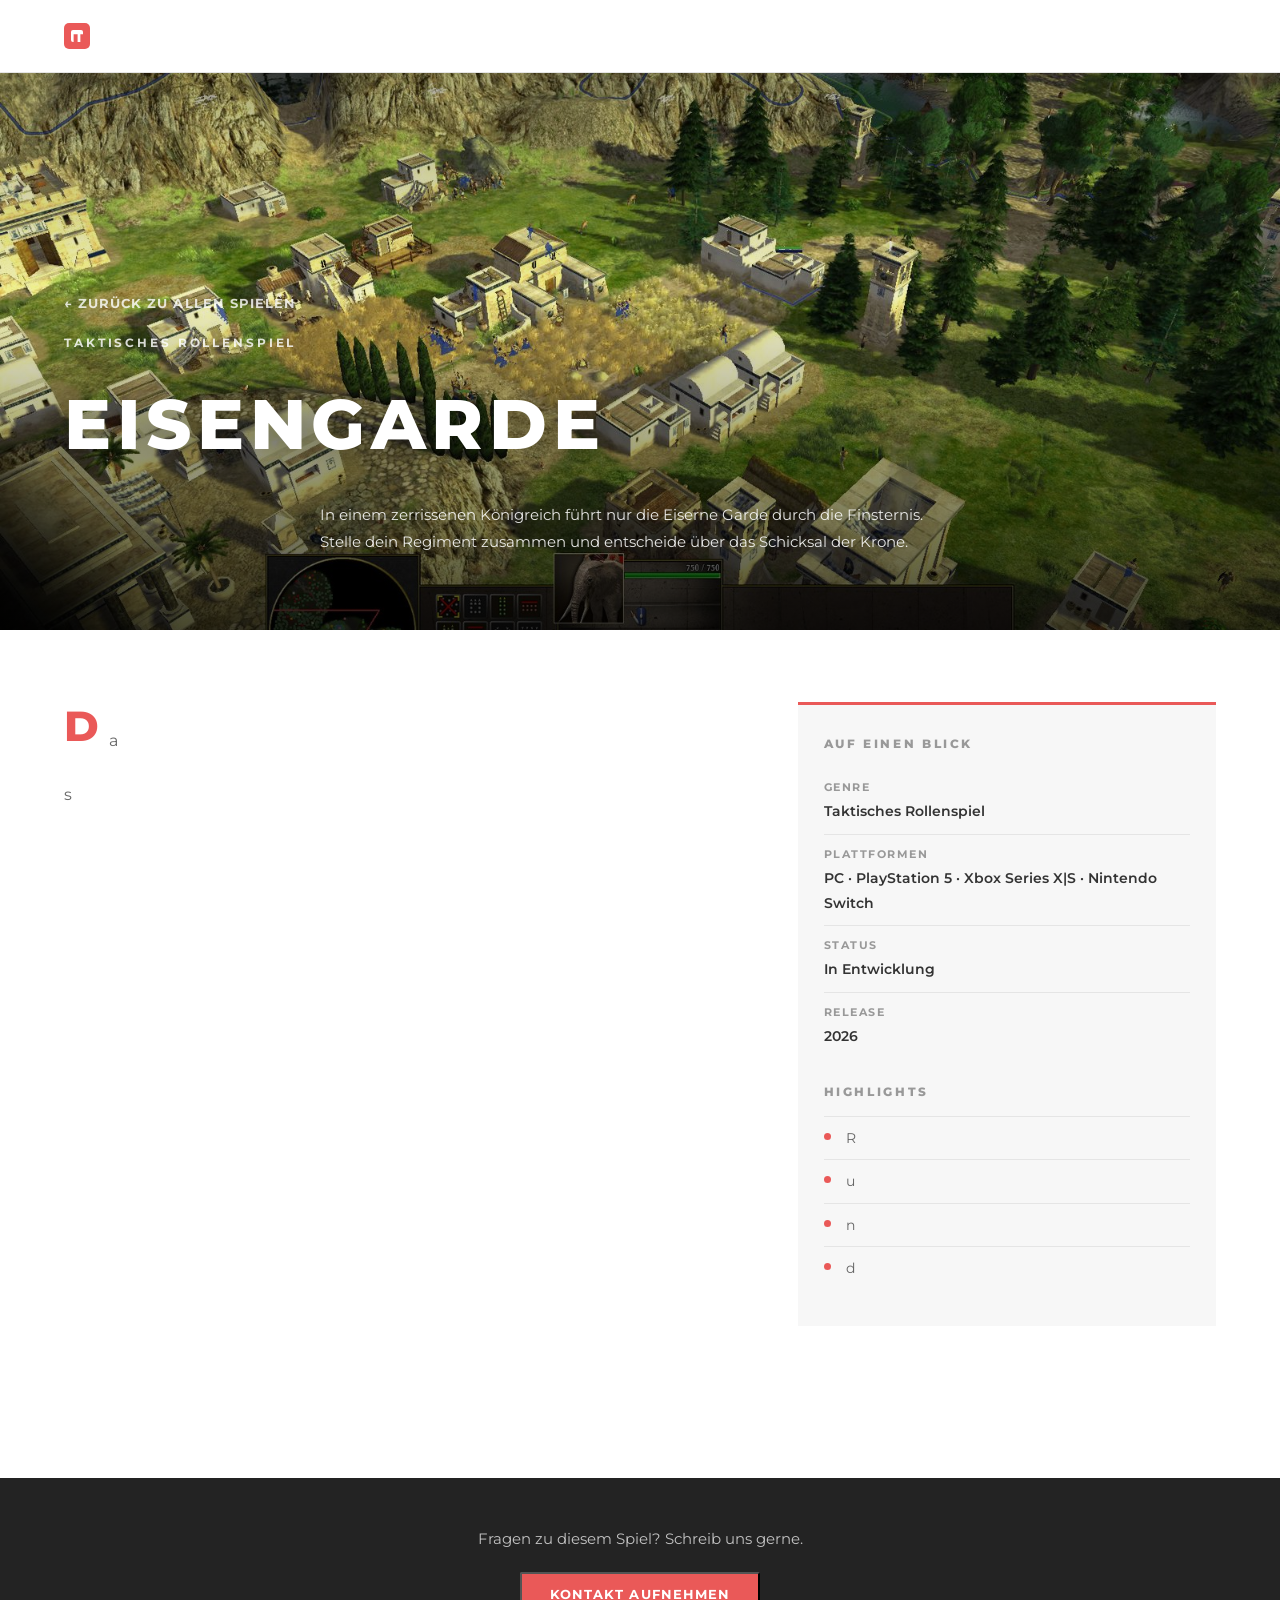
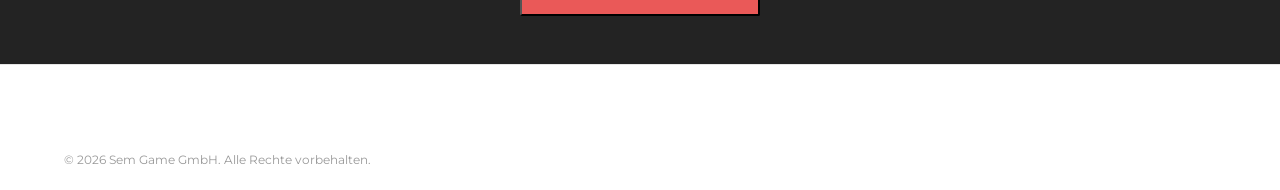
==== commit 9d805ad5: "Fix detail page i18n key naming (lw.g.x -> lw.x)" ====
--- a/games/eisengarde.html
+++ b/games/eisengarde.html
@@ -73,31 +73,31 @@
     <div class="detail-hero-overlay"></div>
     <div class="container detail-hero-body">
       <a href="../index.html#games" class="detail-back" data-i18n="detail.back">&larr; Zurück zu allen Spielen</a>
-      <p class="game-tag" data-i18n="eg.g.tag">Taktisches Rollenspiel</p>
+      <p class="game-tag" data-i18n="eg.tag">Taktisches Rollenspiel</p>
       <h1 class="detail-title">EISENGARDE</h1>
-      <p class="game-desc" data-i18n="eg.g.desc">In einem zerrissenen Königreich führt nur die Eiserne Garde durch die Finsternis. Stelle dein Regiment zusammen und entscheide über das Schicksal der Krone.</p>
+      <p class="game-desc" data-i18n="eg.desc">In einem zerrissenen Königreich führt nur die Eiserne Garde durch die Finsternis. Stelle dein Regiment zusammen und entscheide über das Schicksal der Krone.</p>
     </div>
   </section>
 
   <div class="detail-body">
     <div class="container detail-grid">
       <div class="detail-long" data-i18n-group="long">
-        <p data-i18n="eg.g.long1">Das Königreich ist zerbrochen, die Krone ohne Erbe, und die Lande zerfressen von Krieg und Verrat. In dieser Finsternis bleibt nur eine Hoffnung: die Eiserne Garde – und ihre neue Kommandantin. Du.</p>
-        <p data-i18n="eg.g.long2">Eisengarde ist ein taktisches Rollenspiel, in dem jede Entscheidung auf dem Schlachtfeld und jede Allianz am Hofe zählt. Stelle dein Regiment aus Söldnern, Adeligen und Geächteten zusammen, und führe sie in rundenbasierten Schlachten zum Sieg – oder in den Untergang.</p>
-        <p data-i18n="eg.g.long3">Deine Entscheidungen formen das Schicksal der Krone: Wem dienst du, wen verrätst du, und welcher Thronfolger wird am Ende regieren? Es gibt keinen richtigen Weg – nur deinen.</p>
+        <p data-i18n="eg.long1">Das Königreich ist zerbrochen, die Krone ohne Erbe, und die Lande zerfressen von Krieg und Verrat. In dieser Finsternis bleibt nur eine Hoffnung: die Eiserne Garde – und ihre neue Kommandantin. Du.</p>
+        <p data-i18n="eg.long2">Eisengarde ist ein taktisches Rollenspiel, in dem jede Entscheidung auf dem Schlachtfeld und jede Allianz am Hofe zählt. Stelle dein Regiment aus Söldnern, Adeligen und Geächteten zusammen, und führe sie in rundenbasierten Schlachten zum Sieg – oder in den Untergang.</p>
+        <p data-i18n="eg.long3">Deine Entscheidungen formen das Schicksal der Krone: Wem dienst du, wen verrätst du, und welcher Thronfolger wird am Ende regieren? Es gibt keinen richtigen Weg – nur deinen.</p>
       </div>
       <aside class="detail-panel">
         <h3 data-i18n="detail.facts">Auf einen Blick</h3>
-        <div class="row"><span class="k" data-i18n="detail.genre">Genre</span><span class="v" data-i18n="eg.g.tag">Taktisches Rollenspiel</span></div>
+        <div class="row"><span class="k" data-i18n="detail.genre">Genre</span><span class="v" data-i18n="eg.tag">Taktisches Rollenspiel</span></div>
         <div class="row"><span class="k" data-i18n="detail.platforms">Plattformen</span><span class="v">PC · PlayStation 5 · Xbox Series X|S · Nintendo Switch</span></div>
-        <div class="row"><span class="k" data-i18n="detail.status">Status</span><span class="v" data-i18n="eg.g.status">In Entwicklung</span></div>
+        <div class="row"><span class="k" data-i18n="detail.status">Status</span><span class="v" data-i18n="eg.status">In Entwicklung</span></div>
         <div class="row"><span class="k" data-i18n="detail.release">Release</span><span class="v">2026</span></div>
         <h3 style="margin-top:22px" data-i18n="detail.features">Highlights</h3>
         <ul>
-          <li data-i18n="eg.g.f1">Rundenbasierte taktische Schlachten mit tiefem Einheiten-System</li>
-          <li data-i18n="eg.g.f2">Verzweigte Kampagne mit mehreren Enden</li>
-          <li data-i18n="eg.g.f3">Charaktere, die dich lieben, hassen oder verraten</li>
-          <li data-i18n="eg.g.f4">Entwickelt mit Feedback aus der Community</li>
+          <li data-i18n="eg.f1">Rundenbasierte taktische Schlachten mit tiefem Einheiten-System</li>
+          <li data-i18n="eg.f2">Verzweigte Kampagne mit mehreren Enden</li>
+          <li data-i18n="eg.f3">Charaktere, die dich lieben, hassen oder verraten</li>
+          <li data-i18n="eg.f4">Entwickelt mit Feedback aus der Community</li>
         </ul>
       </aside>
     </div>
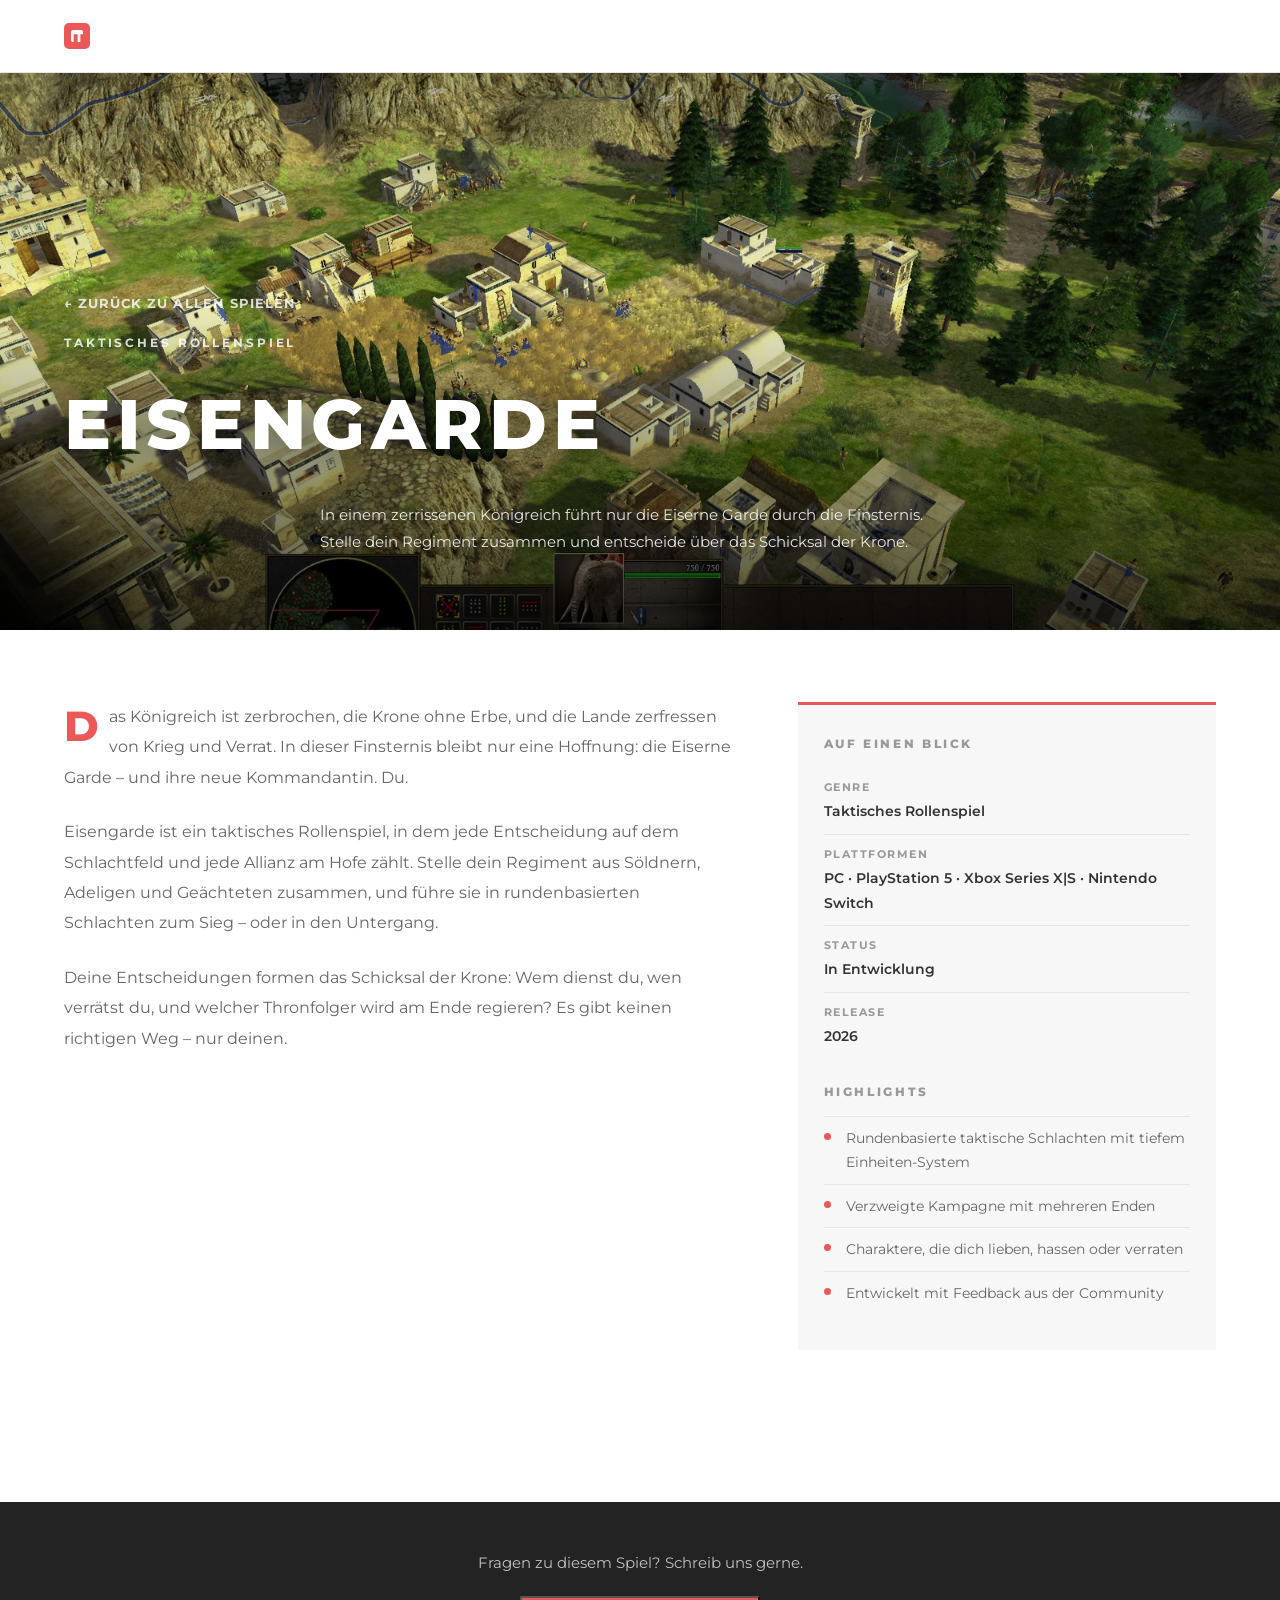
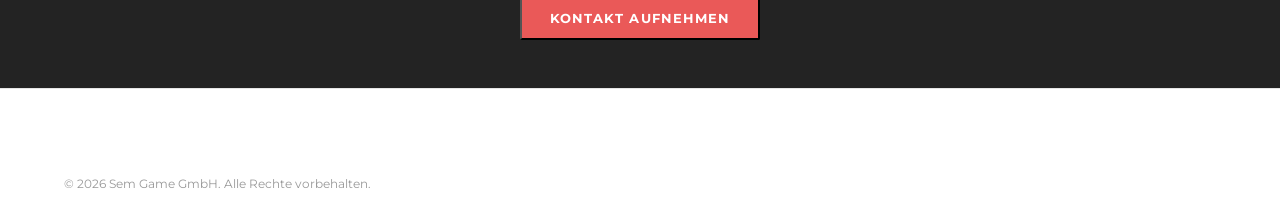
==== commit c735f7f2: "Remove hero status badges (AVAILABLE NOW / OPEN BETA / IN DEVELOPMENT)" ====
--- a/games/eisengarde.html
+++ b/games/eisengarde.html
@@ -117,6 +117,6 @@
   </div>
 </footer>
 
-<script src="../assets/js/main.js?v=8"></script>
+<script src="../assets/js/main.js?v=9"></script>
 </body>
 </html>
--- a/assets/css/style.css
+++ b/assets/css/style.css
@@ -229,16 +229,6 @@
   margin-bottom: 22px;
   max-width: 620px;
 }
-.hero-status {
-  font-size: 11px; font-weight: 800; letter-spacing: .22em;
-  text-transform: uppercase;
-  padding: 7px 18px; border-radius: 999px;
-  color: #fff;
-  border: 1px solid rgba(255,255,255,.4);
-}
-.hero-status-live { background: var(--brand); border-color: var(--brand); }
-.hero-status-beta { background: rgba(47, 133, 90, .9); border-color: rgba(255,255,255,.45); }
-.hero-status-dev { background: rgba(0, 0, 0, .45); border-color: rgba(255,255,255,.45); }
 .hero-desc {
   max-width: 600px;
   font-size: 15px; line-height: 1.8; color: rgba(255, 255, 255, .88);
